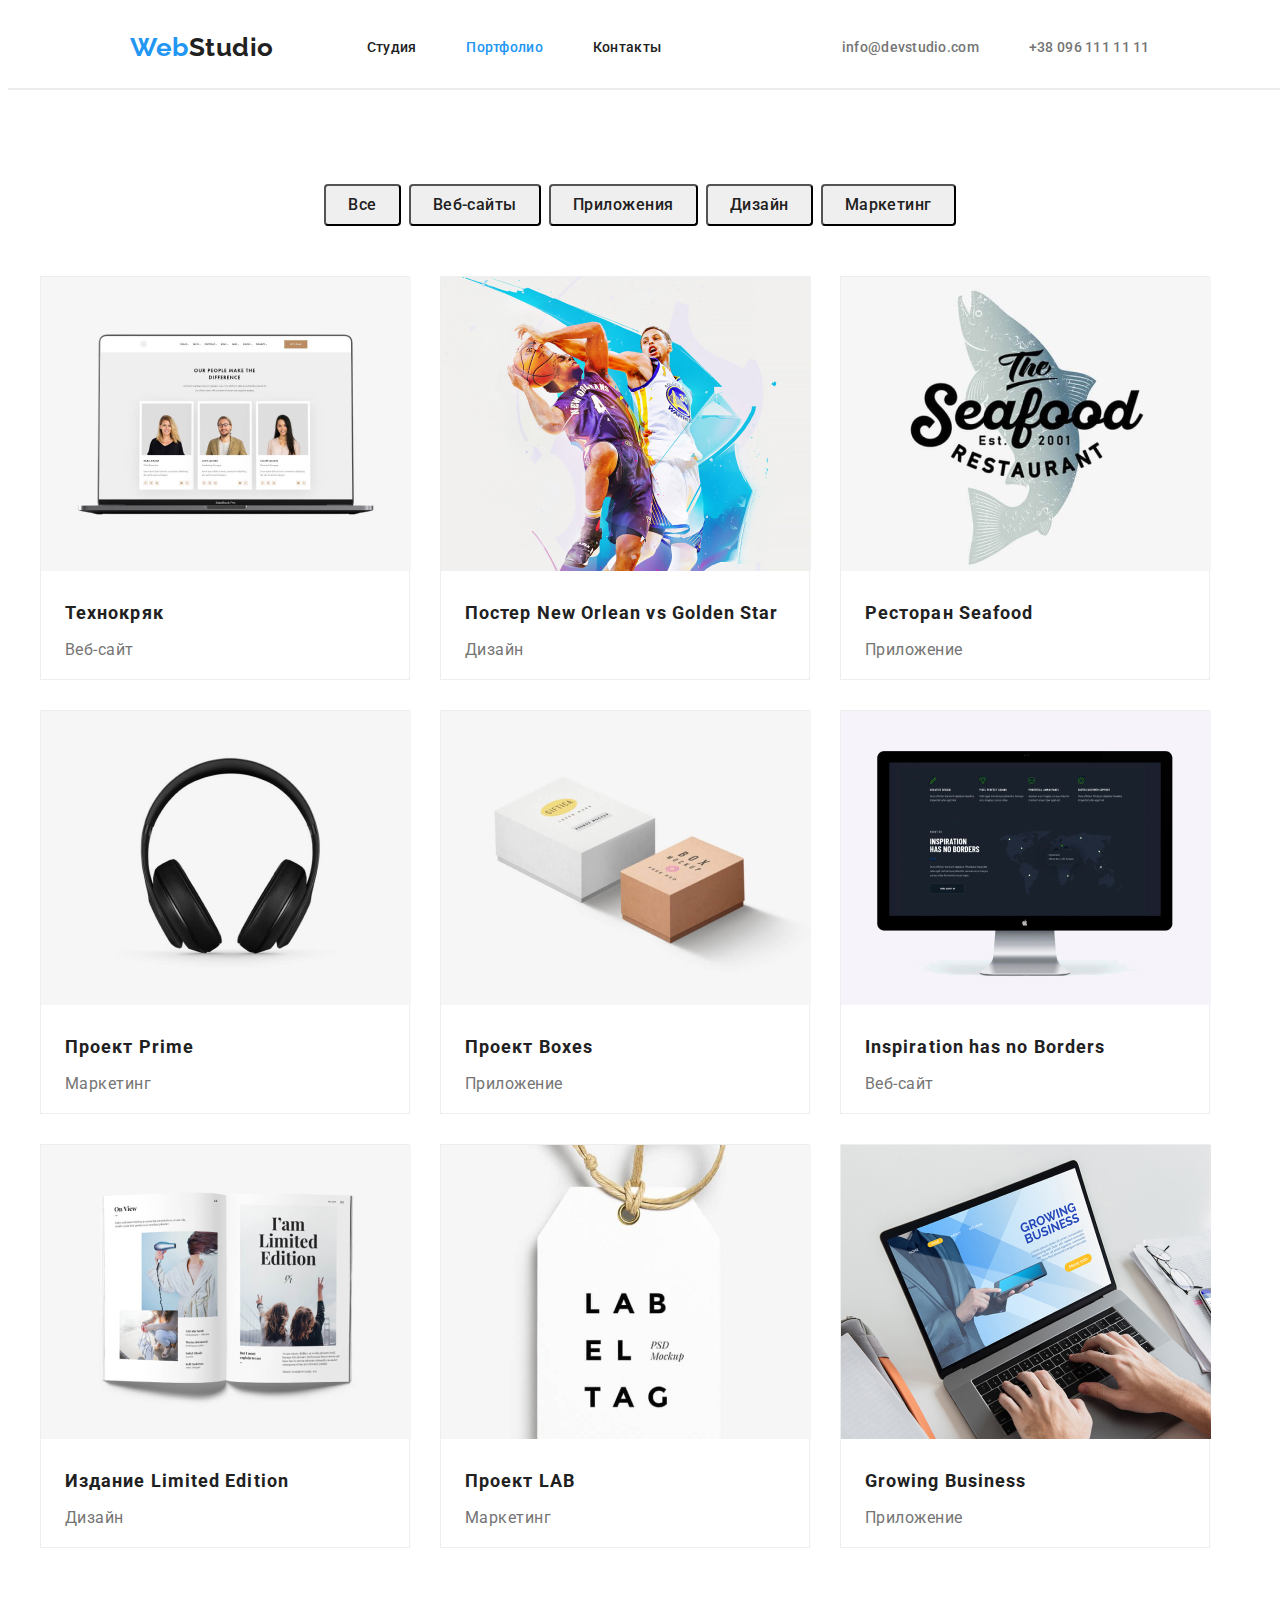
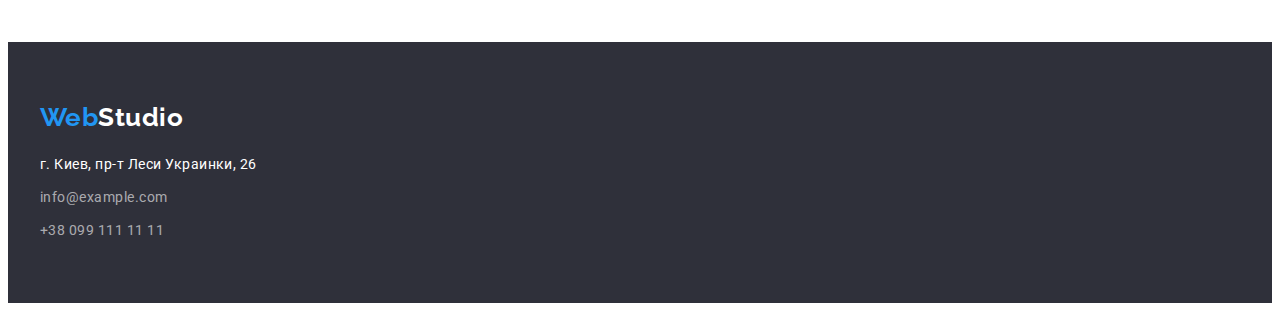
==== portfolio.html @ 8dd86326 "edit decoretion" ====
<!DOCTYPE html>
<html lang="en">
  <head>
    <meta charset="UTF-8" />
    <meta name="viewport" content="width=device-width, initial-scale=1.0" />
    <title>Portfolio</title>
    <link
      href="https://fonts.googleapis.com/css2?family=Oleo+Script&family=Raleway:wght@700&family=Roboto:wght@400;500;700;900&display=swap"
      rel="stylesheet"
    />
    <link rel="stylesheet" href="https://cdnjs.cloudflare.com/ajax/libs/modern-normalize/1.0.0/modern-normalize.min.css"
      integrity="sha512-ISS7cAi1PEhQ8jnbJpJZMd29NlhNj4AWYyLOSp2CE/CsHxTCu+r+t0D2yoJudVrd0/8fTVPUVDzY5Tvli75u/g=="
      crossorigin="anonymous" />
    <link rel="stylesheet" href="./css/common.css" />
    <link rel="stylesheet" href="./css/portfolio.css" />
  </head>

  <body class="page-header">

    <!-- Шапка сайта -->
    <header class="page-header">
      <div class="container main-flex">
      
        <nav class="navigation">
          <!-- Logo-header -->
          <a class="logo logo-header" href="./index.html" 
          aria-label="logo">
            <span class="accent-web">Web</span>Studio</a>
      
          <!-- Site  -->
          <ul class="site-nav list">
            <li class="item">
              <a class="link" href="./index.html">
                Студия</a></li>
            <li class="item">
              <a class="link current" href="./portfolio.html">
                Портфолио</a></li>
            <li class="item">
              <a class="link" href="" >Контакты</a></li>
          </ul>
        </nav>

      <address>
        <ul class="site-contacts list">
          <li class="item">
            <a class="contact" href="mailto:info@devstudio.com">
              info@devstudio.com</a></li>
          <li class="item">
            <a class="contact" href="tel:+380961111111" >
              +38 096 111 11 11</a></li>
        </ul>
      </address>
      </div>
      </header>

    <main>
      <hr class="line">
      <h1 class="section-title" hidden>Portfolio</h1>

      <section class="section portfolio">
        <!-- Filters -->
        <h2 class="section-title" hidden>Filters</h2>

        <div class="container">

        <ul class="filters-list">
          <li class="filters-item">
            <button type="button" class="knob">
              Все</button></li>
          <li class="filters-item">
            <button type="button" class="knob">
            Веб-сайты</button></li>
          <li class="filters-item">
            <button type="button" class="knob">
            Приложения</button></li>
          <li class="filters-item">
            <button type="button" class="knob">
            Дизайн</button></li>
          <li class="filters-item">
            <button type="button" class="knob">
              Маркетинг</button></li>
        </ul>
        </div>

        <!-- Projects -->
        <h2 class="section-title" hidden>Projects</h2>
        
        <div class="container">
        <ul class="projects-list">

          <li class="projects-item">
            <a href="">
              <img class="projects-image" src="./images/techno.jpg" 
              alt="team of three" width="370" height="294" />
              <h3 class="title">Технокряк</h3>
              <p class="indent">Веб-сайт</p>
            </a>
          </li>

          <li class="projects-item">
            <a href="">
              <img class="projects-image" src="./images/poster.jpg" 
              alt="a battle of two basketball players" 
              width="370" height="294" />
              <h3 class="title">
                Постер New Orlean vs Golden Star
              </h3>
              <p class="indent">Дизайн</p>
              
            </a>
          </li>

          <li class="projects-item">
            <a href="">
              <img class="projects-image" src="./images/seafood.jpg" 
              alt="logo the restaurant seafood" 
              width="370" height="294" />
              <h3 class="title">Ресторан Seafood</h3>
              <p class="indent">Приложение</p>
            </a>
          </li>

          <li class="projects-item">
            <a href="">
              <img class="projects-image" src="./images/prime.jpg" 
              alt="headphones" width="370" height="294" />
              <h3 class="title">Проект Prime</h3>
              <p class="indent">Маркетинг</p>
              </a>
          </li>

          <li class="projects-item">
            <a href="">
              <img class="projects-image" src="./images/boxes.jpg" 
              alt="two boxes" width="370" height="294" />
              <h3 class="title">Проект Boxes</h3>
              <p class="indent">Приложение</p>
              </a>
          </li>

          <li class="projects-item">
            <a href="">
              <img class="projects-image" src="./images/borders.jpg" 
              alt="computer screen" 
              width="370" height="294" />
              <h3 class="title">
                Inspiration has no Borders
              </h3>
              <p class="indent">Веб-сайт</p>
              </a>
          </li>

          <li class="projects-item">
            <a href="">
              <img class="projects-image" src="./images/edition.jpg" 
              alt="open book" width="370" height="294" />
              <h3 class="title">Издание Limited Edition</h3>
              <p class="indent">Дизайн</p>
              </a>
          </li>

          <li class="projects-item">
            <a href="">
              <img class="projects-image" src="./images/lab.jpg" 
              alt="bookmark" width="370" height="294" />
              <h3 class="title">Проект LAB</h3>
              <p class="indent">Маркетинг</p>
              </a>
          </li>

          <li class="projects-item">
            <a href="">
              <img class="projects-image" src="./images/growing.jpg" 
              alt="netbook" width="370" height="294" />
              <h3 class="title">Growing Business</h3>
              <p class="indent">Приложение</p>
            </a>
          </li>
        </ul>
        </div>
      </section>
    </main>

    <!-- Футер-->
    <footer class="footer">
      <div class="container">
        <!-- Logo-footer -->
        <a href="" class="logo logo-footer">
          <span class="accent-web">Web</span>Studio
        </a>
    
        <address>
          <ul class="list-footer">
            <li class="footer-item">
                <a href="https://goo.gl/maps/Jzkq81QmXv9pryJU8" 
                target="_blank" class="full-white">
                  г. Киев, пр-т Леси Украинки, 26
                </a>
                </li>
                <li class="footer-item">
                  <a href="mailto:info@example.com" 
                  class="part-white">
                    info@example.com
                  </a>
                </li>
                <li class="footer-item">
                  <a href="tel:+380991111111" 
                  class="part-white">
                    +38 099 111 11 11
                  </a>
            </li>
          </ul>
        </address>
      </div>
    </footer>
  </body>
</html>
---- css/common.css ----
/* Цвет основного текста #212121 */
/* Вторичный цвет текста #757575 */
/* Акцент #2196F3 */

/* белый #FFFFFF */
/* белый футер  rgba(255, 255, 255, 0.6); */

/* главный цвет фона #E5E5E5 */
/* вторичный цвет фона #F5F4FA */
/* цвет фона футера, hero #2F303A */

:root {
	--primary-text-color: #757575;
	--title-text-color: #212121;
	--accent-color: #2196f3;
	--primary-white-color: #ffffff;
}
body {
	background-color: var(--primary-bg-color);
	color: var(--primary-text-color);
	font-family: Roboto, sans-serif;
	letter-spacing: 0.03em;
}
/* Утилиты */
ul {
	list-style: none;
	padding: 0;
	margin: 0;
}
a {
	text-decoration: none;
}

/* Page-header */
.container {
	margin-left: auto;
	margin-right: auto;
	width: 1200px;
	padding-left: 15px;
	padding-right: 15px;
}
.main-flex {
	display: flex;
	align-items: center;
	justify-content: space-around;
}
.navigation {
	display: flex;
	align-items: center;
}

/* Logo */
.logo {
	font-family: Raleway, sans-serif;
	font-weight: 700;
	font-size: 26px;
	line-height: 1.2;
}
.logo:hover {
	color: var(--accent-color);
}
.logo-header {
	padding-top: 24px;
	padding-bottom: 25px;

	color: var(--title-text-color);
}
.accent-web {
	color: var(--accent-color);
}

/* SITE-NAV */
.list {
	font-weight: 500;
	font-size: 14px;
	line-height: 1.14;
	letter-spacing: 0.02em;
}
.site-nav {
	display: flex;
	padding-left: 93px;
}
.site-nav .item + .item {
	padding-left: 50px;
}
.site-nav .link {
	display: block;
	padding-top: 32px;
	padding-bottom: 32px;

	color: var(--title-text-color);
}

/* SITE-CONTACTS */
.site-contacts {
	display: flex;
	margin-right: auto;
}
.site-contacts .item + .item {
	margin-left: 50px;
}
.site-contacts .contact {
	display: block;
	padding-top: 32px;
	padding-bottom: 32px;

	color: var(--primary-text-color);
}
.site-nav .link:hover,
.site-nav .link:focus,
.site-contacts .contact:hover,
.site-nav .link.current {
	color: var(--accent-color);
}

/* Footer */
.footer {
	padding-top: 60px;
	padding-bottom: 60px;

	background-color: #2f303a;
}
.logo-footer {
	color: var(--primary-white-color);
	font-style: normal;
}
address {
	font-style: normal;
}
.list-footer {
	margin-top: 20px;
	font-weight: 400;
	font-size: 14px;
	line-height: 1.71;
}
.list-footer :hover {
	color: var(--accent-color);
}
.full-white {
	color: var(--primary-white-color);
}
.part-white {
	color: rgba(255, 255, 255, 0.6);
}
.footer-item {
	margin-bottom: 9px;
}
.footer-item:last-child {
	margin-bottom: 0;
}
---- css/portfolio.css ----
.line {
	margin-top: 0;
	margin-bottom: 0;

	width: 1600px;
	border: 1px solid #ececec;
}
.portfolio {
	margin-top: 94px;
	margin-bottom: 94px;
}
.section-title {
	margin-top: 0;
	margin-bottom: 0;
}

/* Filters */
.filters-list {
	margin-bottom: 50px;
	display: flex;
	justify-content: center;
}
.filters-list .filters-item + .filters-item {
	margin-left: 8px;
}
.knob {
	padding-top: 6px;
	padding-bottom: 6px;
	padding-left: 22px;
	padding-right: 22px;

	color: var(--title-text-color);
	text-align: center;
	font-family: inherit;
	font-weight: 500;
	font-size: 16px;
	line-height: 1.62;
	letter-spacing: inherit;
	border-radius: 4px;
}
.knob:focus {
	color: var(--accent-color);
}
.knob:hover {
	background-color: var(--accent-color);
	color: var(--primary-white-color);
}

/* Projects */
.projects-list {
	display: flex;
	flex-wrap: wrap;
	margin: -15px;
}
.projects-item {
	box-sizing: border-box;
	margin: 15px;

	border: 1px solid #eeeeee;
	width: 370px;
	height: 404px;
}
.projects-image {
	margin-bottom: 20px;
}
.section-title,
.projects-list .title {
	color: var(--title-text-color);
}
.projects-list .title {
	margin-left: 24px;
	margin-right: 24px;
	margin-top: 0;
	margin-bottom: 4px;

	font-weight: 700;
	font-size: 18px;
	line-height: 2;
	letter-spacing: 0.06em;
}
.projects-list .indent {
	margin-left: 24px;
	margin-right: 24px;
	margin-top: 0;
	margin-bottom: 20px;

	color: var(--primary-text-color);
	font-weight: 400;
	font-size: 16px;
	line-height: 1.87;
}
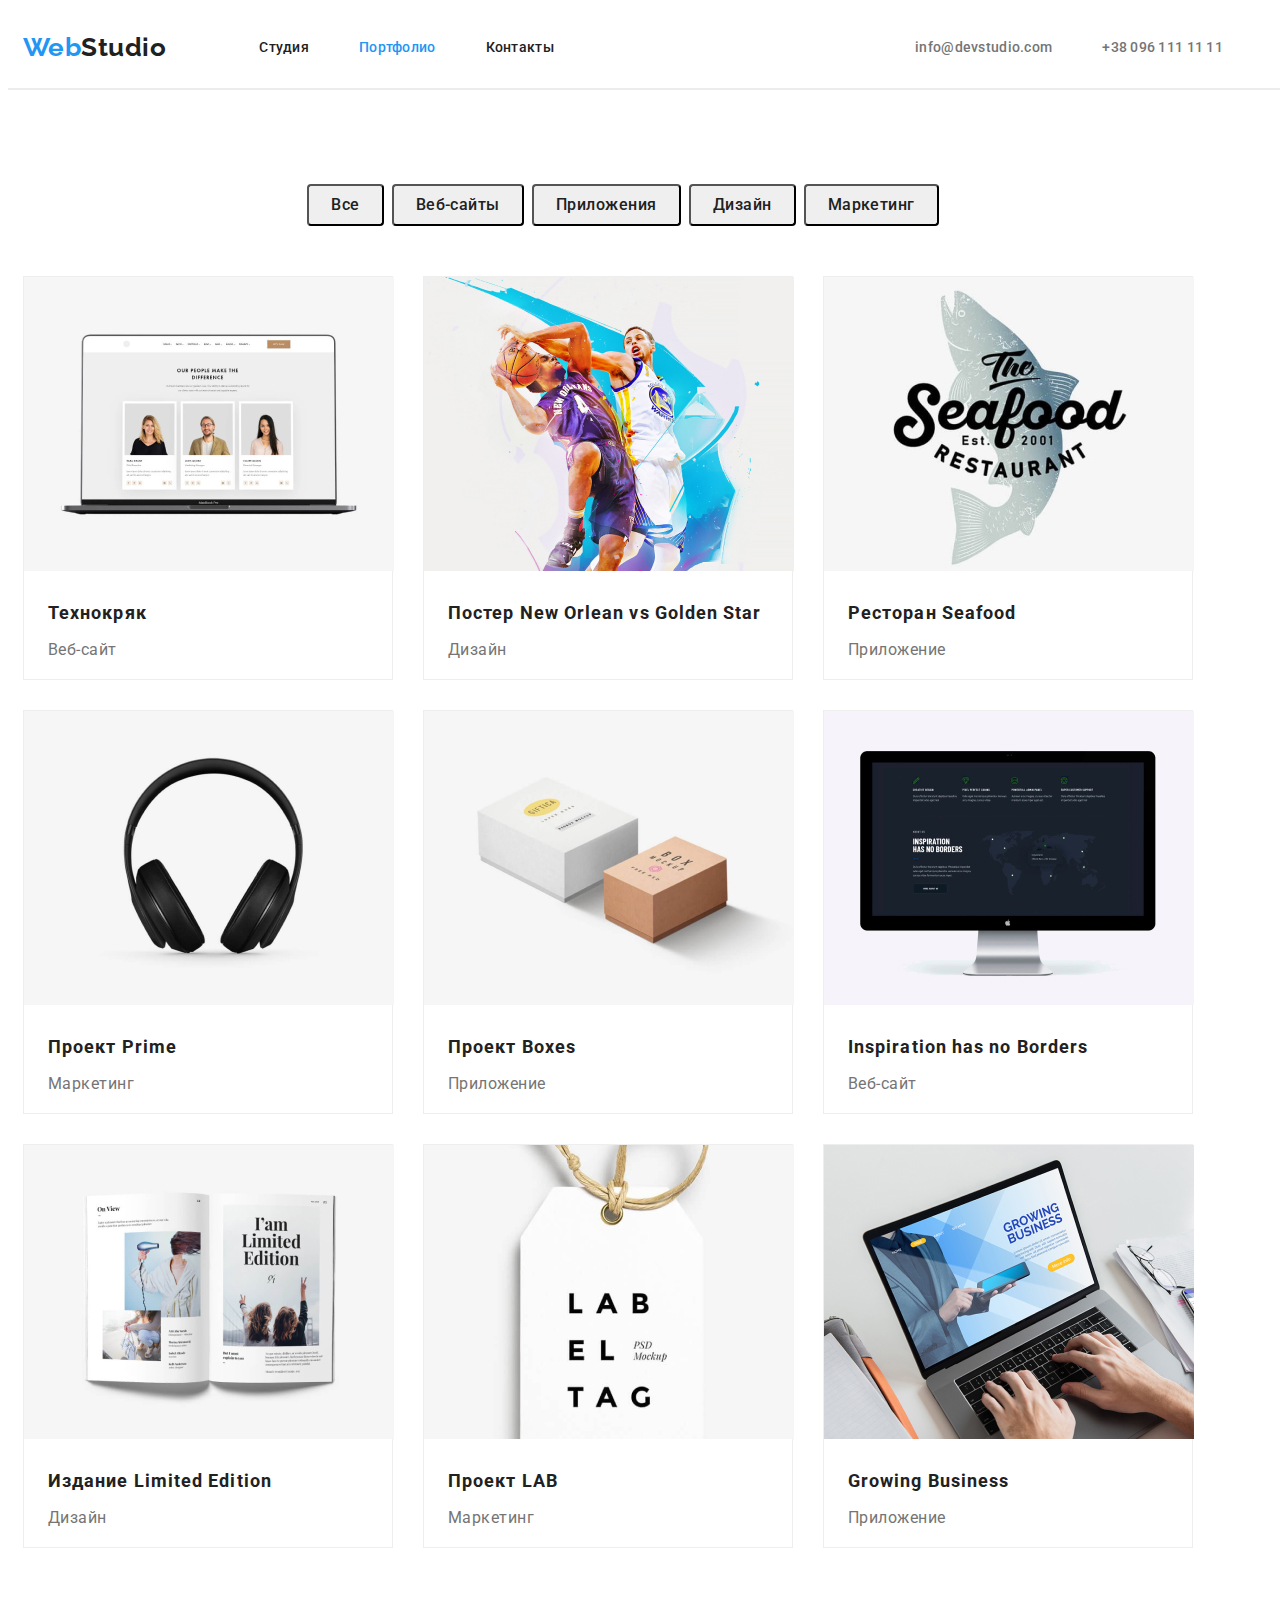
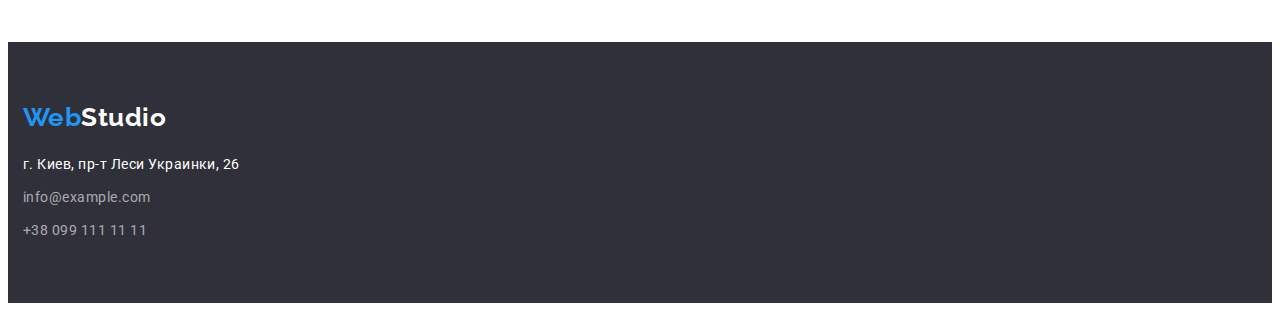
==== commit 419cf0c6: "Правки 1" ====
--- a/portfolio.html
+++ b/portfolio.html
@@ -62,6 +62,7 @@
         <h2 class="section-title" hidden>Filters</h2>
 
         <div class="container">
+          <div class="filters-block">
 
         <ul class="filters-list">
           <li class="filters-item">
@@ -80,103 +81,138 @@
             <button type="button" class="knob">
               Маркетинг</button></li>
         </ul>
+        </div>
         </div>
 
         <!-- Projects -->
         <h2 class="section-title" hidden>Projects</h2>
         
         <div class="container">
+          <div class="projects-block">
+
         <ul class="projects-list">
 
           <li class="projects-item">
             <a href="">
+              <div>
               <img class="projects-image" src="./images/techno.jpg" 
               alt="team of three" width="370" height="294" />
+              </div>
+              <div>
               <h3 class="title">Технокряк</h3>
               <p class="indent">Веб-сайт</p>
-            </a>
-          </li>
-
-          <li class="projects-item">
-            <a href="">
+              </div>
+            </a>
+          </li>
+
+          <li class="projects-item">
+            <a href="">
+              <div>
               <img class="projects-image" src="./images/poster.jpg" 
               alt="a battle of two basketball players" 
               width="370" height="294" />
-              <h3 class="title">
-                Постер New Orlean vs Golden Star
-              </h3>
+              </div>
+              <div>
+              <h3 class="title">Постер New Orlean vs Golden Star</h3>
               <p class="indent">Дизайн</p>
-              
-            </a>
-          </li>
-
-          <li class="projects-item">
-            <a href="">
+              </div>
+            </a>
+          </li>
+
+          <li class="projects-item">
+            <a href="">
+              <div>
               <img class="projects-image" src="./images/seafood.jpg" 
               alt="logo the restaurant seafood" 
               width="370" height="294" />
+              </div>
+              <div>
               <h3 class="title">Ресторан Seafood</h3>
               <p class="indent">Приложение</p>
-            </a>
-          </li>
-
-          <li class="projects-item">
-            <a href="">
+              </div>
+            </a>
+          </li>
+
+          <li class="projects-item">
+            <a href="">
+              <div>
               <img class="projects-image" src="./images/prime.jpg" 
               alt="headphones" width="370" height="294" />
+              </div>
+              <div>
               <h3 class="title">Проект Prime</h3>
               <p class="indent">Маркетинг</p>
-              </a>
-          </li>
-
-          <li class="projects-item">
-            <a href="">
+              </div>
+              </a>
+          </li>
+
+          <li class="projects-item">
+            <a href="">
+              <div>
               <img class="projects-image" src="./images/boxes.jpg" 
               alt="two boxes" width="370" height="294" />
+              </div>
+              <div>
               <h3 class="title">Проект Boxes</h3>
               <p class="indent">Приложение</p>
-              </a>
-          </li>
-
-          <li class="projects-item">
-            <a href="">
+              </div>
+              </a>
+          </li>
+
+          <li class="projects-item">
+            <a href="">
+              <div>
               <img class="projects-image" src="./images/borders.jpg" 
               alt="computer screen" 
               width="370" height="294" />
-              <h3 class="title">
-                Inspiration has no Borders
-              </h3>
+              </div>
+              <div>
+              <h3 class="title">Inspiration has no Borders</h3>
               <p class="indent">Веб-сайт</p>
-              </a>
-          </li>
-
-          <li class="projects-item">
-            <a href="">
+              </div>
+              </a>
+          </li>
+
+          <li class="projects-item">
+            <a href="">
+              <div>
               <img class="projects-image" src="./images/edition.jpg" 
               alt="open book" width="370" height="294" />
+              </div>
+              <div>
               <h3 class="title">Издание Limited Edition</h3>
               <p class="indent">Дизайн</p>
-              </a>
-          </li>
-
-          <li class="projects-item">
-            <a href="">
+              </div>
+              </a>
+          </li>
+
+          <li class="projects-item">
+            <a href="">
+              <div>
               <img class="projects-image" src="./images/lab.jpg" 
               alt="bookmark" width="370" height="294" />
+              </div>
+              <div>
               <h3 class="title">Проект LAB</h3>
               <p class="indent">Маркетинг</p>
-              </a>
-          </li>
-
-          <li class="projects-item">
-            <a href="">
+              </div>
+              </a>
+          </li>
+
+          <li class="projects-item">
+            <a href="">
+              <div>
               <img class="projects-image" src="./images/growing.jpg" 
               alt="netbook" width="370" height="294" />
+              </div>
+              <div>
               <h3 class="title">Growing Business</h3>
               <p class="indent">Приложение</p>
+              </div>
             </a>
           </li>
         </ul>
+        </div>
         </div>
       </section>
     </main>
@@ -184,33 +220,32 @@
     <!-- Футер-->
     <footer class="footer">
       <div class="container">
-        <!-- Logo-footer -->
-        <a href="" class="logo logo-footer">
-          <span class="accent-web">Web</span>Studio
-        </a>
-    
-        <address>
-          <ul class="list-footer">
-            <li class="footer-item">
-                <a href="https://goo.gl/maps/Jzkq81QmXv9pryJU8" 
-                target="_blank" class="full-white">
+        <div class="footer-block ">
+          <!-- Logo-footer -->
+          <a href="" class="logo logo-footer">
+            <span class="accent-web">Web</span>Studio
+          </a>
+      
+          <address class="footer-address">
+            <ul class="list-footer">
+              <li class="footer-item">
+                <a href="https://goo.gl/maps/Jzkq81QmXv9pryJU8" target="_blank" class="full-white">
                   г. Киев, пр-т Леси Украинки, 26
                 </a>
-                </li>
-                <li class="footer-item">
-                  <a href="mailto:info@example.com" 
-                  class="part-white">
-                    info@example.com
-                  </a>
-                </li>
-                <li class="footer-item">
-                  <a href="tel:+380991111111" 
-                  class="part-white">
-                    +38 099 111 11 11
-                  </a>
-            </li>
-          </ul>
-        </address>
+              </li>
+              <li class="footer-item">
+                <a href="mailto:info@example.com" class="part-white">
+                  info@example.com
+                </a>
+              </li>
+              <li class="footer-item">
+                <a href="tel:+380991111111" class="part-white">
+                  +38 099 111 11 11
+                </a>
+              </li>
+            </ul>
+          </address>
+        </div>
       </div>
     </footer>
   </body>
--- a/css/common.css
+++ b/css/common.css
@@ -30,19 +30,22 @@
 a {
 	text-decoration: none;
 }
+address {
+	font-style: normal;
+}
 
 /* Page-header */
 .container {
 	margin-left: auto;
 	margin-right: auto;
 	width: 1200px;
-	padding-left: 15px;
-	padding-right: 15px;
+	margin-left: 15px;
+	margin-right: 15px;
 }
 .main-flex {
 	display: flex;
 	align-items: center;
-	justify-content: space-around;
+	justify-content: space-between;
 }
 .navigation {
 	display: flex;
@@ -78,10 +81,10 @@
 }
 .site-nav {
 	display: flex;
-	padding-left: 93px;
+	margin-left: 93px;
 }
 .site-nav .item + .item {
-	padding-left: 50px;
+	margin-left: 50px;
 }
 .site-nav .link {
 	display: block;
@@ -115,20 +118,22 @@
 
 /* Footer */
 .footer {
+	background-color: #2f303a;
+}
+.footer-block {
 	padding-top: 60px;
 	padding-bottom: 60px;
-
-	background-color: #2f303a;
+	width: 270px;
+	margin-right: auto;
 }
 .logo-footer {
 	color: var(--primary-white-color);
 	font-style: normal;
 }
-address {
-	font-style: normal;
+.footer-address {
+	margin-top: 20px;
 }
 .list-footer {
-	margin-top: 20px;
 	font-weight: 400;
 	font-size: 14px;
 	line-height: 1.71;
--- a/css/portfolio.css
+++ b/css/portfolio.css
@@ -6,8 +6,8 @@
 	border: 1px solid #ececec;
 }
 .portfolio {
-	margin-top: 94px;
-	margin-bottom: 94px;
+	padding-top: 94px;
+	padding-bottom: 94px;
 }
 .section-title {
 	margin-top: 0;
@@ -15,6 +15,9 @@
 }
 
 /* Filters */
+.filters-block {
+	flex-basis: calc((100% - 4 * 8px) / 5);
+}
 .filters-list {
 	margin-bottom: 50px;
 	display: flex;
@@ -47,6 +50,9 @@
 }
 
 /* Projects */
+.projects-block {
+	flex-basis: calc((100% - 2 * 30px) / 3);
+}
 .projects-list {
 	display: flex;
 	flex-wrap: wrap;
@@ -68,8 +74,8 @@
 	color: var(--title-text-color);
 }
 .projects-list .title {
-	margin-left: 24px;
-	margin-right: 24px;
+	padding-left: 24px;
+	padding-right: 24px;
 	margin-top: 0;
 	margin-bottom: 4px;
 
@@ -79,10 +85,11 @@
 	letter-spacing: 0.06em;
 }
 .projects-list .indent {
-	margin-left: 24px;
-	margin-right: 24px;
 	margin-top: 0;
-	margin-bottom: 20px;
+	margin-bottom: 0;
+	padding-left: 24px;
+	padding-right: 24px;
+	padding-bottom: 20px;
 
 	color: var(--primary-text-color);
 	font-weight: 400;
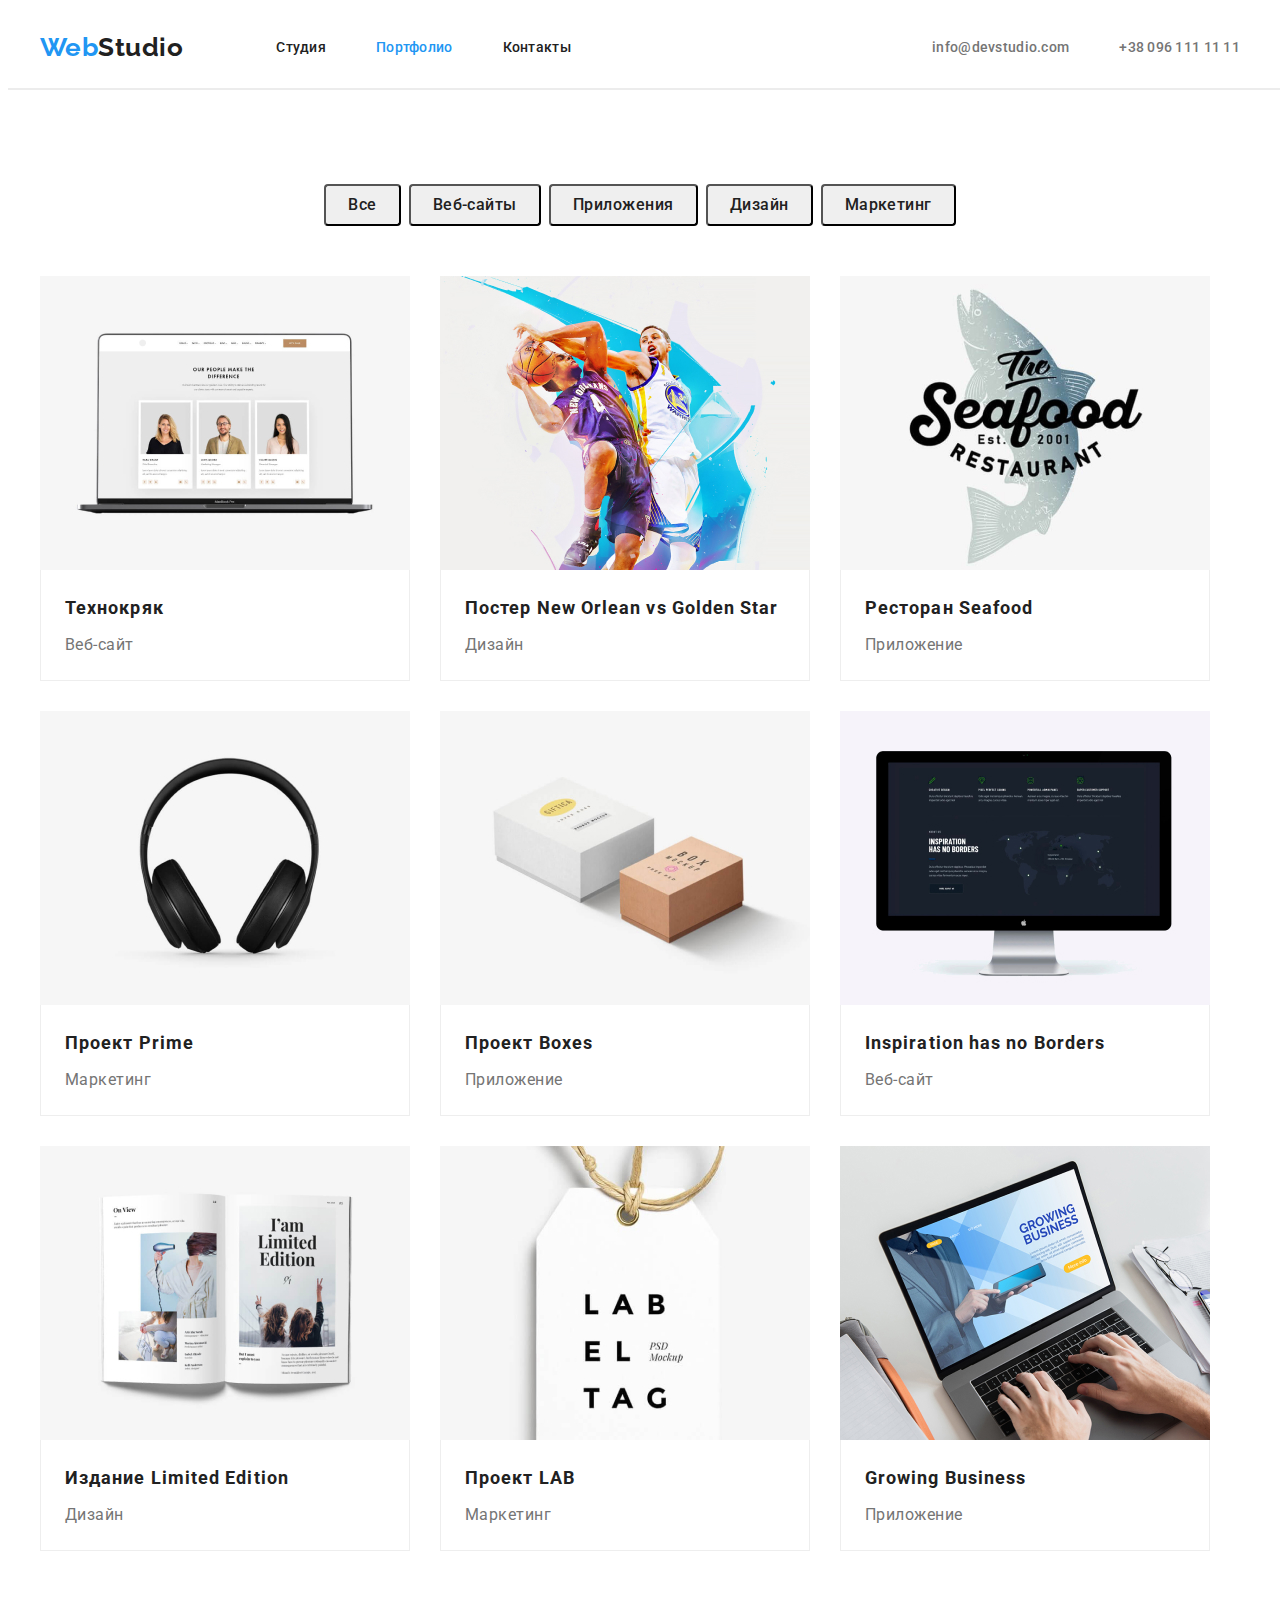
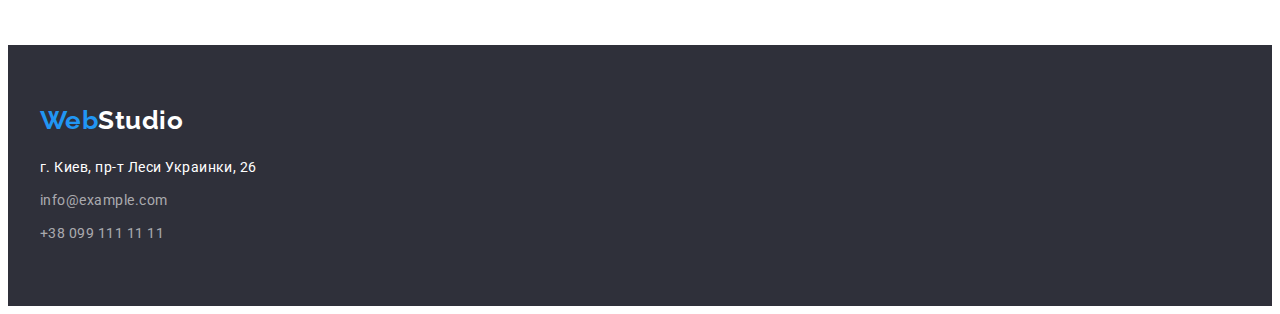
==== commit 865b7194: "cards portfolio" ====
--- a/portfolio.html
+++ b/portfolio.html
@@ -86,133 +86,144 @@
 
         <!-- Projects -->
         <h2 class="section-title" hidden>Projects</h2>
-        
         <div class="container">
-          <div class="projects-block">
 
         <ul class="projects-list">
 
-          <li class="projects-item">
-            <a href="">
-              <div>
-              <img class="projects-image" src="./images/techno.jpg" 
+          <li class="card-item">
+            <a href="">
+              <div class="card">
+              <img class="card-image" 
+              src="./images/techno.jpg" 
               alt="team of three" width="370" height="294" />
               </div>
-              <div>
+              <div class="card-content">
               <h3 class="title">Технокряк</h3>
               <p class="indent">Веб-сайт</p>
               </div>
             </a>
           </li>
 
-          <li class="projects-item">
-            <a href="">
-              <div>
-              <img class="projects-image" src="./images/poster.jpg" 
+          <li class="card-item">
+            <a href="">
+              <div class="card">
+              <img class="card-image" 
+              src="./images/poster.jpg" 
               alt="a battle of two basketball players" 
               width="370" height="294" />
               </div>
-              <div>
+              <div class="card-content">
               <h3 class="title">Постер New Orlean vs Golden Star</h3>
               <p class="indent">Дизайн</p>
               </div>
             </a>
           </li>
 
-          <li class="projects-item">
-            <a href="">
-              <div>
-              <img class="projects-image" src="./images/seafood.jpg" 
+          <li class="card-item">
+            <a href="">
+              <div class="card">
+              <img class="card-image" 
+              src="./images/seafood.jpg" 
               alt="logo the restaurant seafood" 
               width="370" height="294" />
               </div>
-              <div>
+              <div class="card-content">
               <h3 class="title">Ресторан Seafood</h3>
               <p class="indent">Приложение</p>
               </div>
             </a>
           </li>
 
-          <li class="projects-item">
-            <a href="">
-              <div>
-              <img class="projects-image" src="./images/prime.jpg" 
-              alt="headphones" width="370" height="294" />
-              </div>
-              <div>
+          <li class="card-item">
+            <a href="">
+              <div class="card">
+              <img class="card-image" 
+              src="./images/prime.jpg" 
+              alt="headphones" 
+              width="370" height="294" />
+              </div>
+              <div class="card-content">
               <h3 class="title">Проект Prime</h3>
               <p class="indent">Маркетинг</p>
               </div>
               </a>
           </li>
 
-          <li class="projects-item">
-            <a href="">
-              <div>
-              <img class="projects-image" src="./images/boxes.jpg" 
-              alt="two boxes" width="370" height="294" />
-              </div>
-              <div>
+          <li class="card-item">
+            <a href="">
+              <div class="card">
+              <img class="card-image" 
+              src="./images/boxes.jpg" 
+              alt="two boxes" 
+              width="370" height="294" />
+              </div>
+              <div class="card-content">
               <h3 class="title">Проект Boxes</h3>
               <p class="indent">Приложение</p>
               </div>
               </a>
           </li>
 
-          <li class="projects-item">
-            <a href="">
-              <div>
-              <img class="projects-image" src="./images/borders.jpg" 
+          <li class="card-item">
+            <a href="">
+              <div class="card"> 
+              <img class="card-image" 
+              src="./images/borders.jpg" 
               alt="computer screen" 
               width="370" height="294" />
               </div>
-              <div>
+              <div class="card-content">
               <h3 class="title">Inspiration has no Borders</h3>
               <p class="indent">Веб-сайт</p>
               </div>
               </a>
           </li>
 
-          <li class="projects-item">
-            <a href="">
-              <div>
-              <img class="projects-image" src="./images/edition.jpg" 
-              alt="open book" width="370" height="294" />
-              </div>
-              <div>
+          <li class="card-item">
+            <a href="">
+              <div class="card">
+              <img class="card-image" 
+              src="./images/edition.jpg" 
+              alt="open book" 
+              width="370" height="294" />
+              </div>
+              <div class="card-content">
               <h3 class="title">Издание Limited Edition</h3>
               <p class="indent">Дизайн</p>
               </div>
               </a>
           </li>
 
-          <li class="projects-item">
-            <a href="">
-              <div>
-              <img class="projects-image" src="./images/lab.jpg" 
-              alt="bookmark" width="370" height="294" />
-              </div>
-              <div>
+          <li class="card-item">
+            <a href="">
+              <div class="card" >
+              <img class="card-image" 
+              src="./images/lab.jpg" 
+              alt="bookmark" 
+              width="370" height="294" />
+              </div>
+              <div class="card-content">
               <h3 class="title">Проект LAB</h3>
               <p class="indent">Маркетинг</p>
               </div>
               </a>
           </li>
 
-          <li class="projects-item">
-            <a href="">
-              <div>
-              <img class="projects-image" src="./images/growing.jpg" 
-              alt="netbook" width="370" height="294" />
-              </div>
-              <div>
+          <li class="card-item">
+            <a href="">
+              <div class="card">
+              <img class="card-image" 
+              src="./images/growing.jpg" 
+              alt="netbook" 
+              width="370" height="294" />
+              </div>
+              <div class="card-content">
               <h3 class="title">Growing Business</h3>
               <p class="indent">Приложение</p>
               </div>
             </a>
           </li>
         </ul>
-        </div>
         </div>
       </section>
     </main>
--- a/css/common.css
+++ b/css/common.css
@@ -39,8 +39,8 @@
 	margin-left: auto;
 	margin-right: auto;
 	width: 1200px;
-	margin-left: 15px;
-	margin-right: 15px;
+	padding-left: 15px;
+	padding-right: 15px;
 }
 .main-flex {
 	display: flex;
--- a/css/portfolio.css
+++ b/css/portfolio.css
@@ -1,3 +1,6 @@
+/* .page-header {
+	border-bottom: 1px solid #ececec;
+} */
 .line {
 	margin-top: 0;
 	margin-bottom: 0;
@@ -50,32 +53,48 @@
 }
 
 /* Projects */
-.projects-block {
-	flex-basis: calc((100% - 2 * 30px) / 3);
-}
+
 .projects-list {
 	display: flex;
 	flex-wrap: wrap;
 	margin: -15px;
 }
-.projects-item {
+.card-item {
+	/* flex-basis: calc((100% - 2 * 30px) / 3); */
 	box-sizing: border-box;
 	margin: 15px;
 
-	border: 1px solid #eeeeee;
-	width: 370px;
-	height: 404px;
+	/* width: 370px;
+	height: 404px; */
 }
-.projects-image {
-	margin-bottom: 20px;
+.card-image {
+	display: block;
 }
+.card-content {
+	padding-left: 24px;
+	padding-right: 24px;
+	padding-bottom: 20px;
+	padding-top: 20px;
+
+	/* Установит стили правой рамки */
+	border-right-width: 1px;
+	border-right-style: solid;
+	border-right-color: #eeeeee;
+	/* Установит стили нинжней рамки */
+	border-bottom-width: 1px;
+	border-bottom-style: solid;
+	border-bottom-color: #eeeeee;
+	/* Установит стили левой рамки */
+	border-left-width: 1px;
+	border-left-style: solid;
+	border-left-color: #eeeeee;
+}
+
 .section-title,
 .projects-list .title {
 	color: var(--title-text-color);
 }
 .projects-list .title {
-	padding-left: 24px;
-	padding-right: 24px;
 	margin-top: 0;
 	margin-bottom: 4px;
 
@@ -87,9 +106,6 @@
 .projects-list .indent {
 	margin-top: 0;
 	margin-bottom: 0;
-	padding-left: 24px;
-	padding-right: 24px;
-	padding-bottom: 20px;
 
 	color: var(--primary-text-color);
 	font-weight: 400;
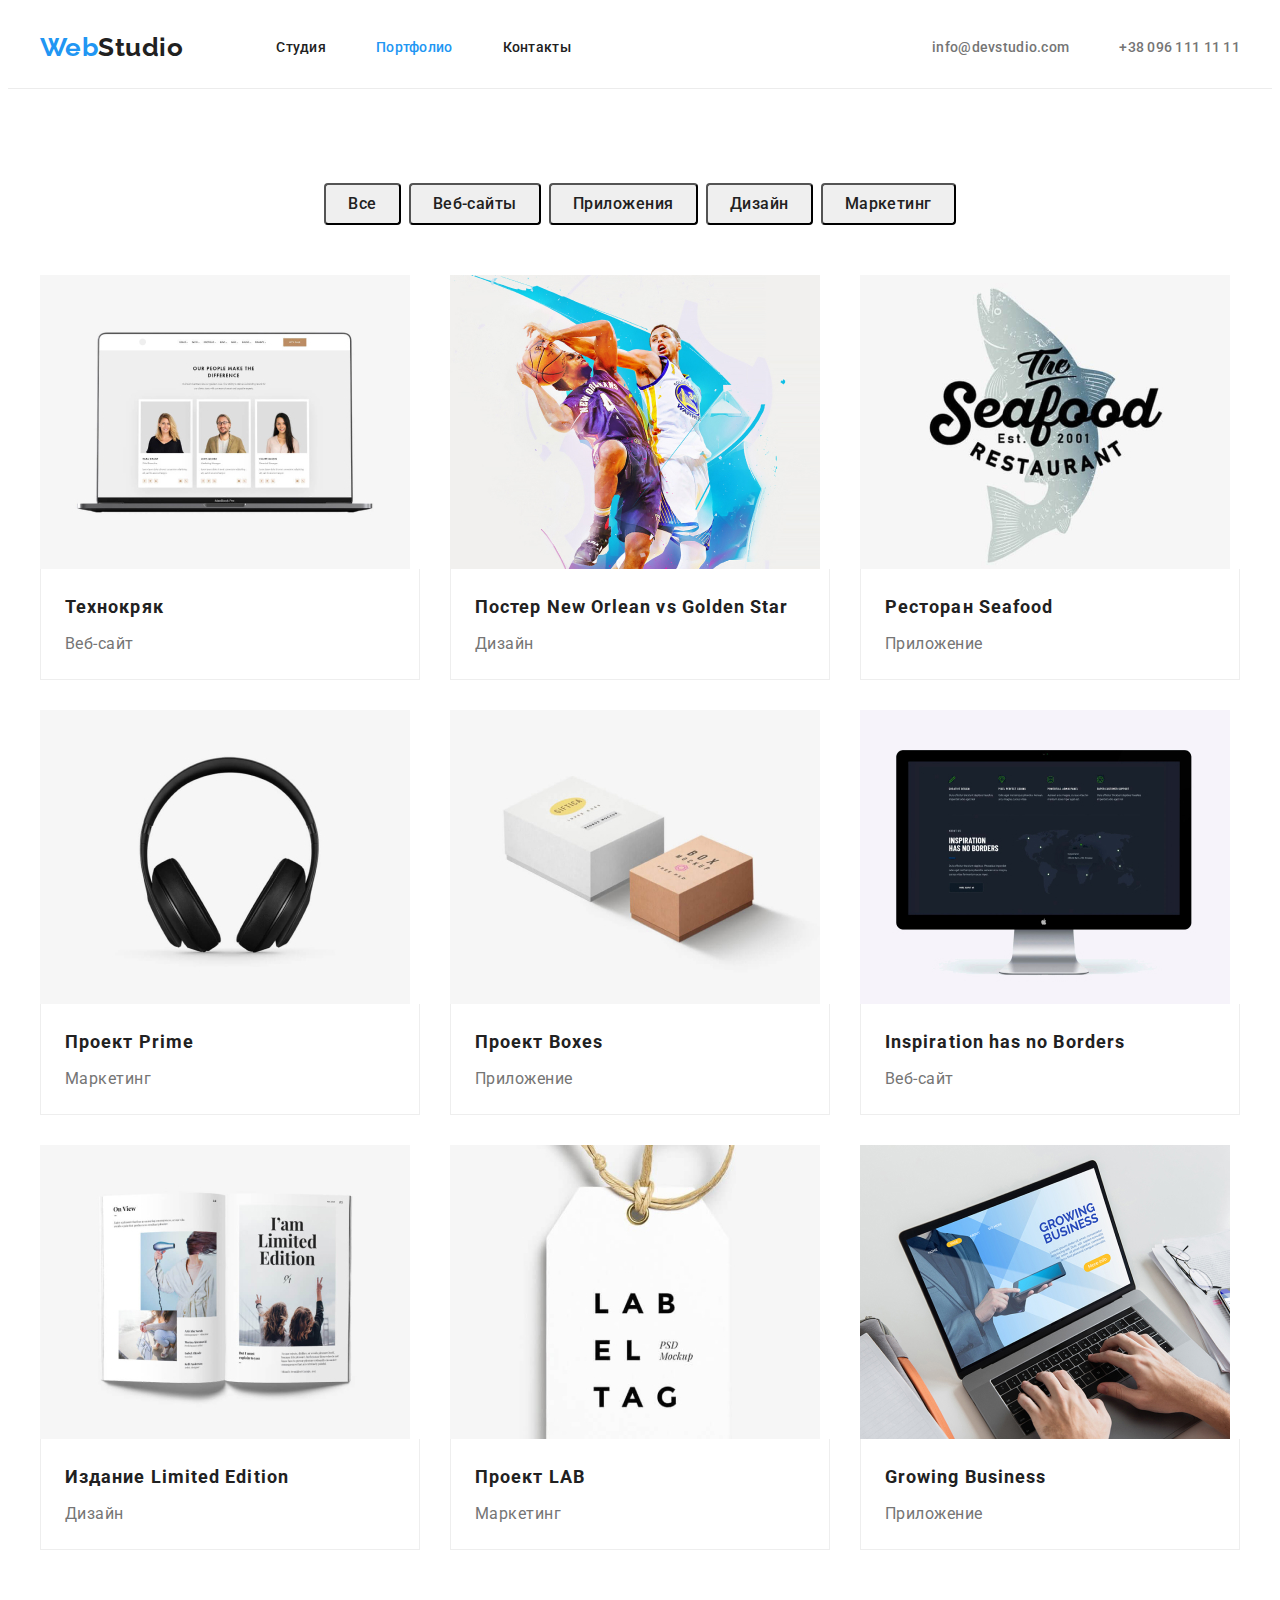
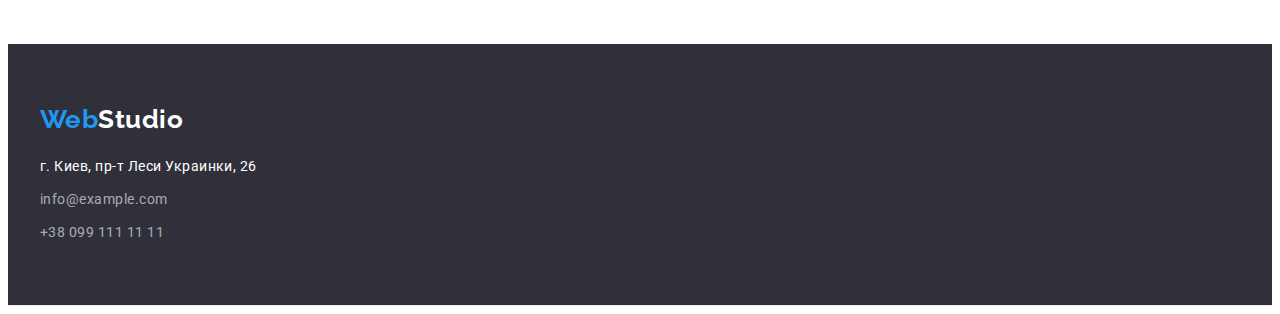
==== commit a4e03175: "cards portfolio margin" ====
--- a/portfolio.html
+++ b/portfolio.html
@@ -54,7 +54,6 @@
       </header>
 
     <main>
-      <hr class="line">
       <h1 class="section-title" hidden>Portfolio</h1>
 
       <section class="section portfolio">
--- a/css/portfolio.css
+++ b/css/portfolio.css
@@ -1,12 +1,5 @@
-/* .page-header {
+.page-header {
 	border-bottom: 1px solid #ececec;
-} */
-.line {
-	margin-top: 0;
-	margin-bottom: 0;
-
-	width: 1600px;
-	border: 1px solid #ececec;
 }
 .portfolio {
 	padding-top: 94px;
@@ -57,15 +50,19 @@
 .projects-list {
 	display: flex;
 	flex-wrap: wrap;
-	margin: -15px;
 }
 .card-item {
-	/* flex-basis: calc((100% - 2 * 30px) / 3); */
+	flex-basis: calc((100% - 2 * 30px) / 3);
+	margin-right: 30px;
+	margin-bottom: 30px;
+
 	box-sizing: border-box;
-	margin: 15px;
-
-	/* width: 370px;
-	height: 404px; */
+}
+.card-item:nth-child(3n) {
+	margin-right: 0;
+}
+.card-item:nth-last-child(-n + 3) {
+	margin-bottom: 0;
 }
 .card-image {
 	display: block;
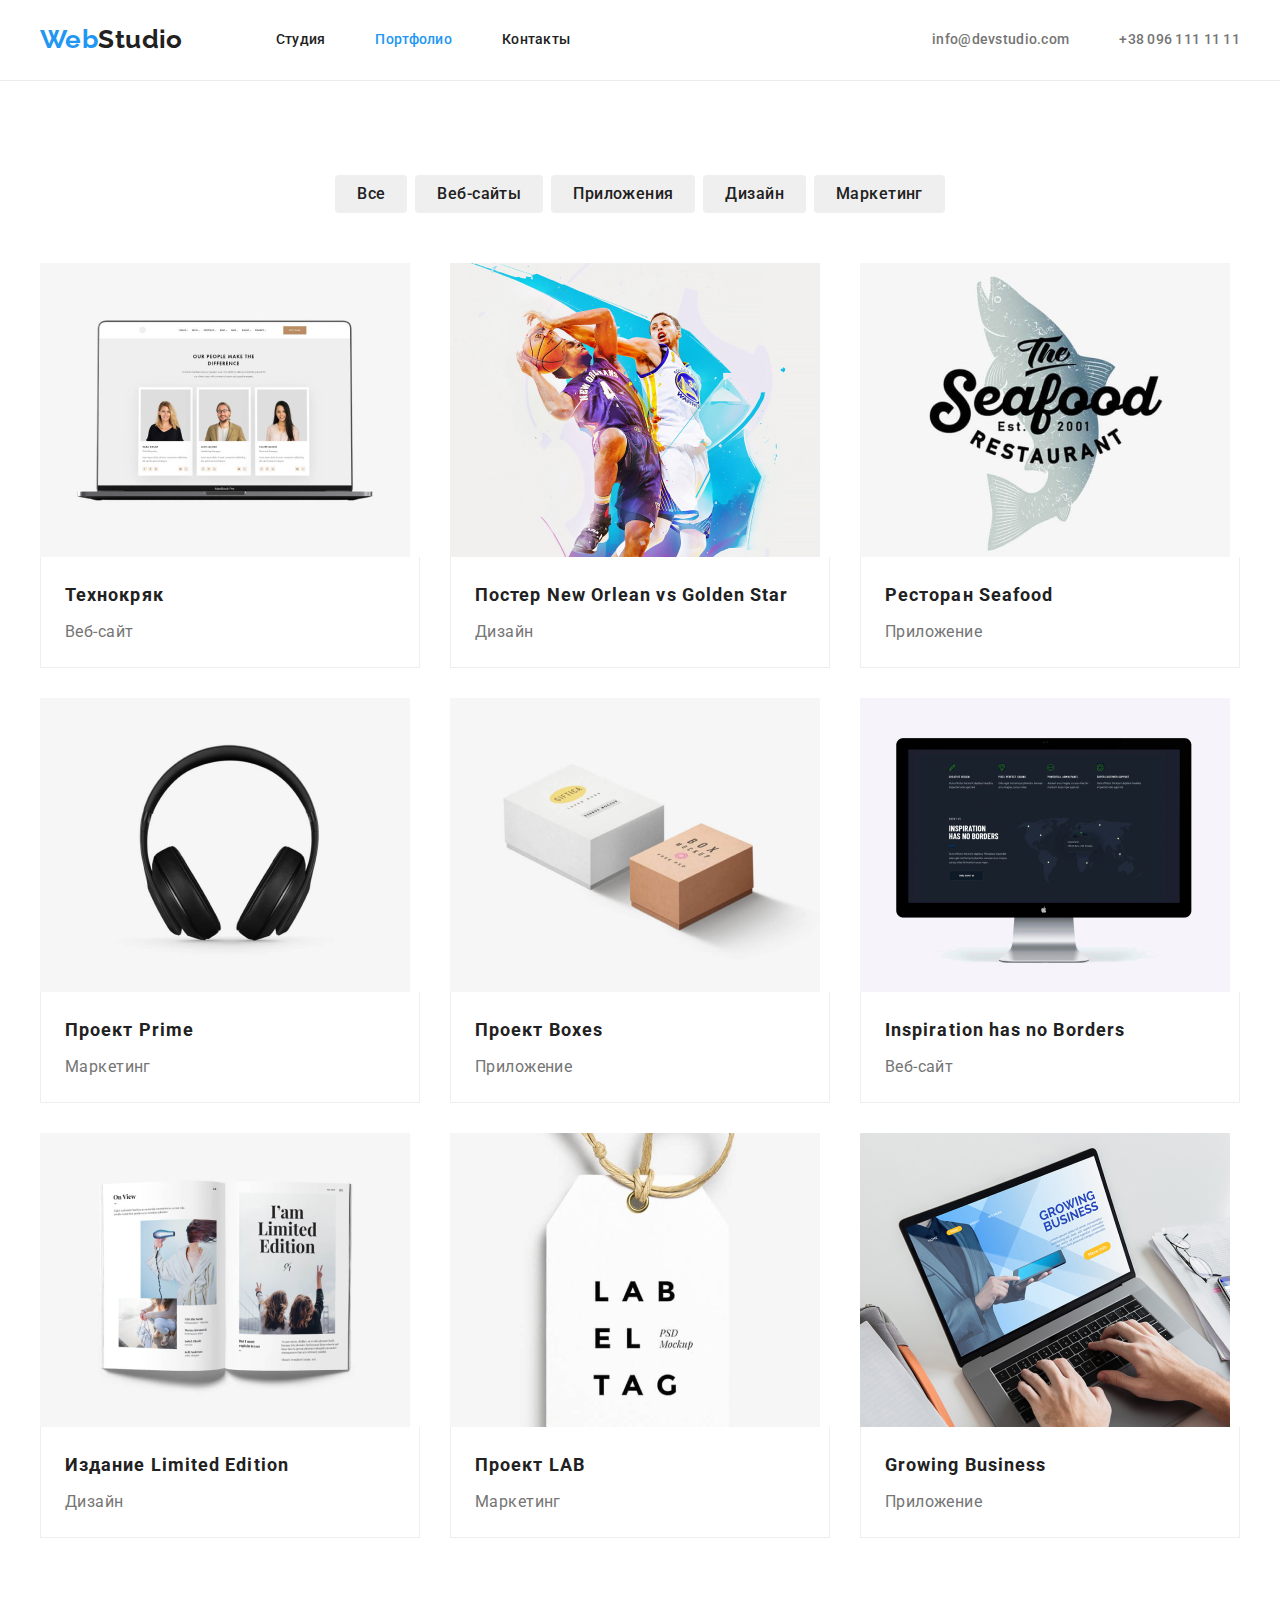
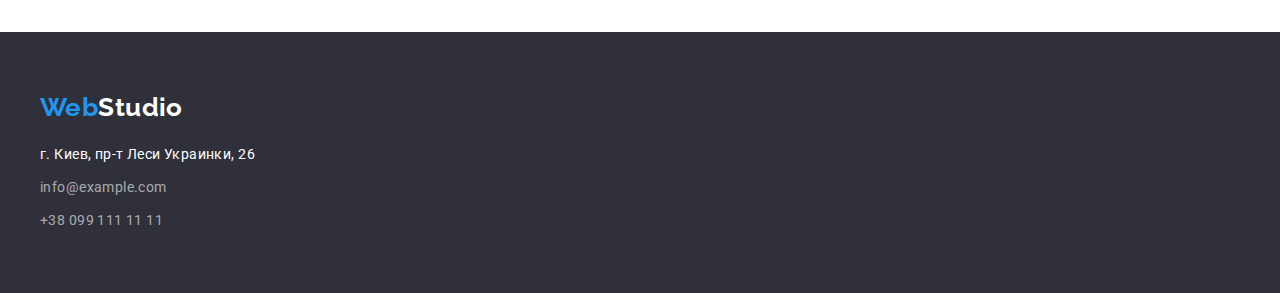
==== commit 2aea6cd7: "Редактирование отступов" ====
--- a/portfolio.html
+++ b/portfolio.html
@@ -15,7 +15,7 @@
     <link rel="stylesheet" href="./css/portfolio.css" />
   </head>
 
-  <body class="page-header">
+  <body class="page">
 
     <!-- Шапка сайта -->
     <header class="page-header">
@@ -40,7 +40,7 @@
           </ul>
         </nav>
 
-      <address>
+      <address class="address">
         <ul class="site-contacts list">
           <li class="item">
             <a class="contact" href="mailto:info@devstudio.com">
@@ -230,21 +230,24 @@
     <!-- Футер-->
     <footer class="footer">
       <div class="container">
-        <div class="footer-block ">
+        
           <!-- Logo-footer -->
           <a href="" class="logo logo-footer">
             <span class="accent-web">Web</span>Studio
           </a>
       
-          <address class="footer-address">
+          <address class="address">
             <ul class="list-footer">
               <li class="footer-item">
-                <a href="https://goo.gl/maps/Jzkq81QmXv9pryJU8" target="_blank" class="full-white">
+                <a href="https://goo.gl/maps/Jzkq81QmXv9pryJU8" 
+                target="_blank" 
+                class="full-white">
                   г. Киев, пр-т Леси Украинки, 26
                 </a>
               </li>
               <li class="footer-item">
-                <a href="mailto:info@example.com" class="part-white">
+                <a href="mailto:info@example.com" 
+                class="part-white">
                   info@example.com
                 </a>
               </li>
@@ -256,7 +259,7 @@
             </ul>
           </address>
         </div>
-      </div>
+      
     </footer>
   </body>
 </html>
--- a/css/common.css
+++ b/css/common.css
@@ -1,3 +1,75 @@
+* {
+	padding: 0;
+	margin: 0;
+	border: 0;
+}
+/* *,
+*:before,
+*:after {
+	box-sizing: border-box;
+} */
+:focus,
+:active {
+	outline: none;
+}
+a:focus,
+a:active {
+	outline: none;
+}
+nav,
+footer,
+header,
+aside {
+	display: block;
+}
+html,
+body {
+	height: 100%;
+	width: 100%;
+	font-size: 100%;
+	line-height: 1;
+	font-size: 14px;
+	-ms-text-size-adjust: 100%;
+	-moz-text-size-adjust: 100%;
+	-webkit-text-size-adjust: 100%;
+}
+input,
+button,
+textarea {
+	font-family: inherit;
+}
+input::-ms-clear {
+	display: none;
+}
+button {
+	cursor: pointer;
+}
+button::-moz-focus-inner {
+	padding: 0;
+	border: 0;
+}
+a,
+a:visited,
+a:hover {
+	text-decoration: none;
+}
+ul,
+li {
+	list-style: none;
+}
+img {
+	vertical-align: top;
+}
+h1,
+h2,
+h3,
+h4,
+h5,
+h6 {
+	font-size: inherit;
+	font-weight: 400;
+}
+
 /* Цвет основного текста #212121 */
 /* Вторичный цвет текста #757575 */
 /* Акцент #2196F3 */
@@ -21,16 +93,8 @@
 	font-family: Roboto, sans-serif;
 	letter-spacing: 0.03em;
 }
-/* Утилиты */
-ul {
-	list-style: none;
-	padding: 0;
-	margin: 0;
-}
-a {
-	text-decoration: none;
-}
-address {
+
+.address {
 	font-style: normal;
 }
 
@@ -118,21 +182,20 @@
 
 /* Footer */
 .footer {
-	background-color: #2f303a;
-}
-.footer-block {
 	padding-top: 60px;
 	padding-bottom: 60px;
-	width: 270px;
-	margin-right: auto;
-}
+
+	background-color: #2f303a;
+}
+
 .logo-footer {
+	display: block;
+	margin-bottom: 20px;
+
 	color: var(--primary-white-color);
 	font-style: normal;
 }
-.footer-address {
-	margin-top: 20px;
-}
+
 .list-footer {
 	font-weight: 400;
 	font-size: 14px;
--- a/css/portfolio.css
+++ b/css/portfolio.css
@@ -12,7 +12,7 @@
 
 /* Filters */
 .filters-block {
-	flex-basis: calc((100% - 4 * 8px) / 5);
+	flex-basis: calc((100% - 32px) / 5);
 }
 .filters-list {
 	margin-bottom: 50px;
@@ -23,6 +23,8 @@
 	margin-left: 8px;
 }
 .knob {
+	border: none;
+
 	padding-top: 6px;
 	padding-bottom: 6px;
 	padding-left: 22px;
@@ -52,7 +54,7 @@
 	flex-wrap: wrap;
 }
 .card-item {
-	flex-basis: calc((100% - 2 * 30px) / 3);
+	flex-basis: calc((100% - 60px) / 3);
 	margin-right: 30px;
 	margin-bottom: 30px;
 
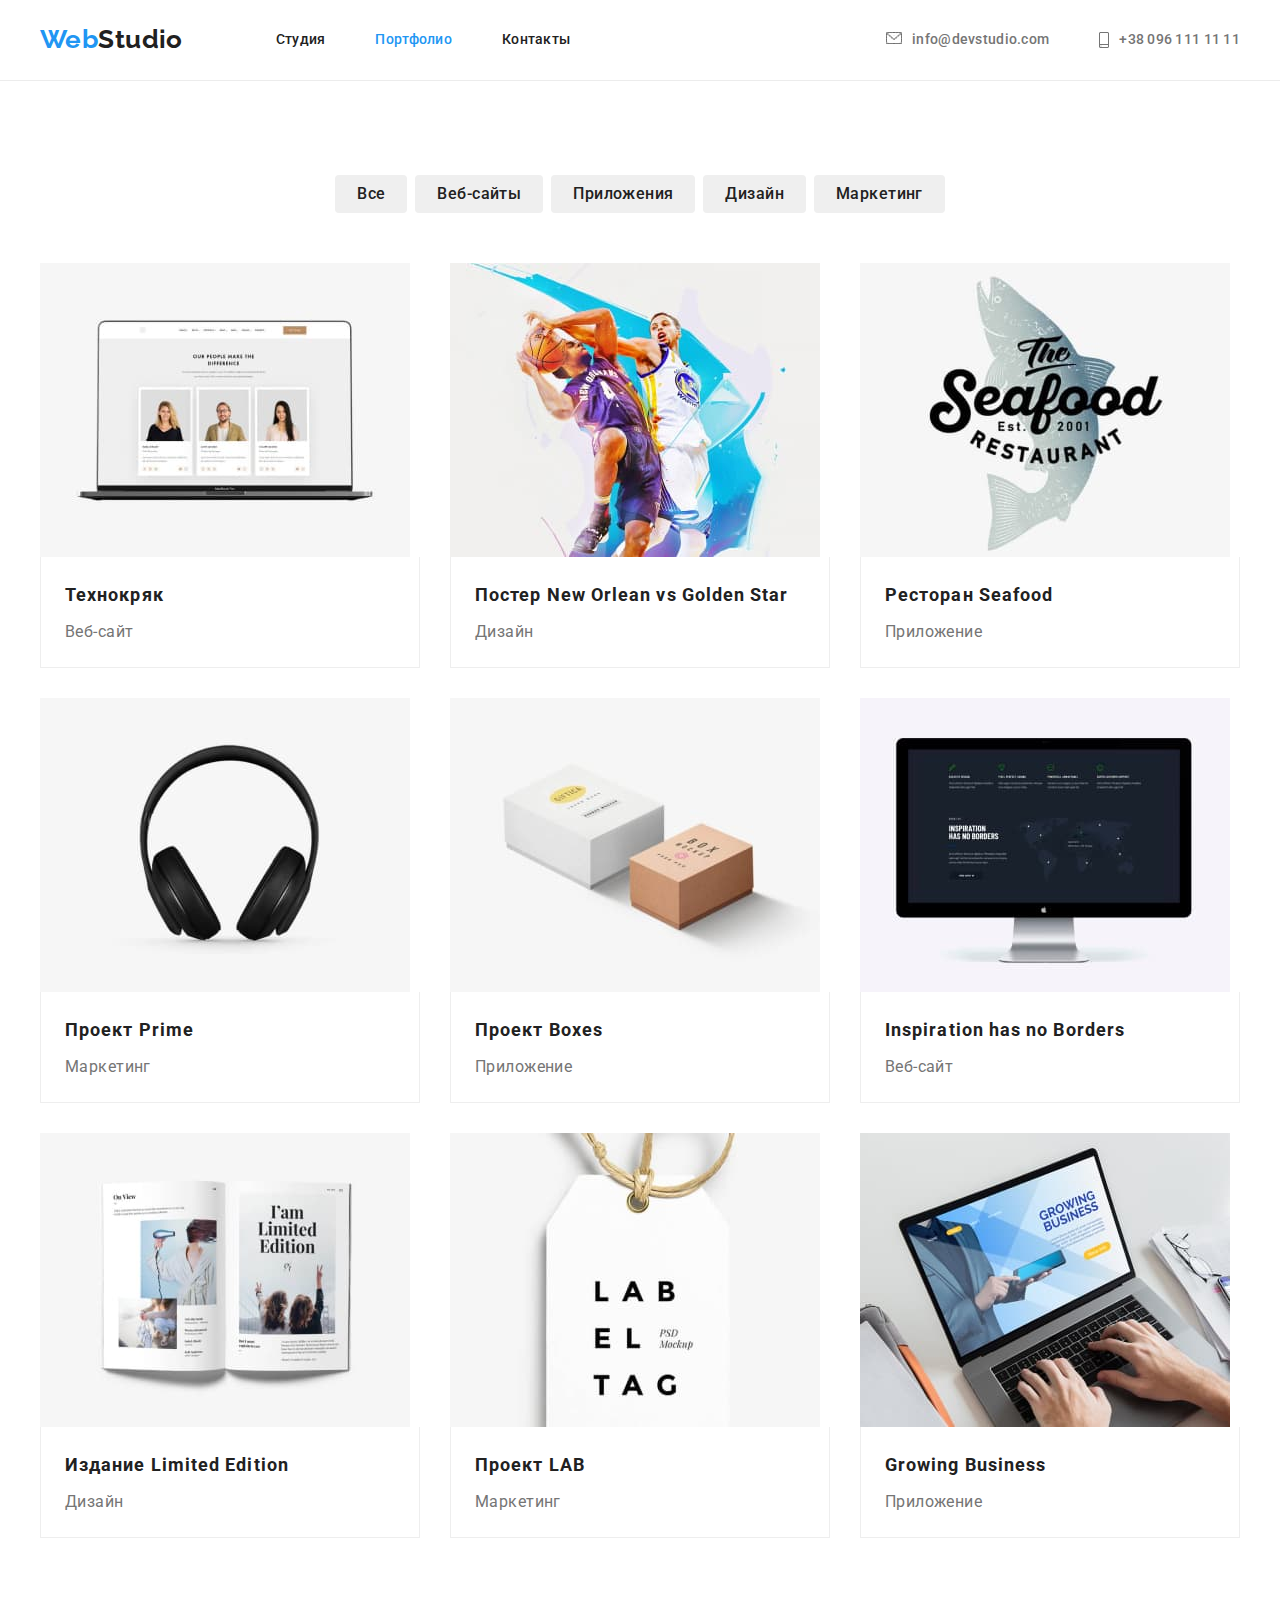
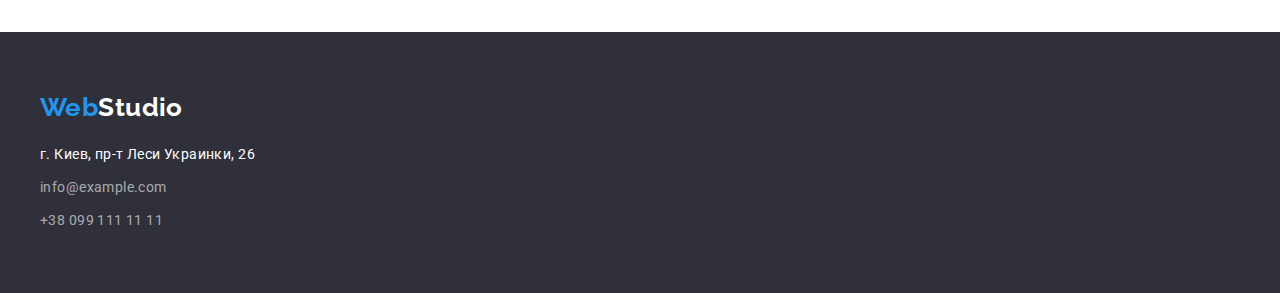
==== commit cc36a292: "icon, background-color" ====
--- a/portfolio.html
+++ b/portfolio.html
@@ -43,10 +43,10 @@
       <address class="address">
         <ul class="site-contacts list">
           <li class="item">
-            <a class="contact" href="mailto:info@devstudio.com">
+            <a class="contact mail" href="mailto:info@devstudio.com">
               info@devstudio.com</a></li>
           <li class="item">
-            <a class="contact" href="tel:+380961111111" >
+            <a class="contact tell" href="tel:+380961111111" >
               +38 096 111 11 11</a></li>
         </ul>
       </address>
--- a/css/common.css
+++ b/css/common.css
@@ -57,18 +57,9 @@
 li {
 	list-style: none;
 }
-img {
+/* img {
 	vertical-align: top;
-}
-h1,
-h2,
-h3,
-h4,
-h5,
-h6 {
-	font-size: inherit;
-	font-weight: 400;
-}
+} */
 
 /* Цвет основного текста #212121 */
 /* Вторичный цвет текста #757575 */
@@ -167,11 +158,30 @@
 	margin-left: 50px;
 }
 .site-contacts .contact {
-	display: block;
+	display: flex;
 	padding-top: 32px;
 	padding-bottom: 32px;
 
 	color: var(--primary-text-color);
+}
+
+.mail::before {
+	content: "";
+	width: 16px;
+	height: 12px;
+	margin-right: 10px;
+
+	background-image: url(../images/hw4/envelope.jpg);
+	background-size: contain;
+}
+.tell::before {
+	content: "";
+	width: 10px;
+	height: 16px;
+	margin-right: 10px;
+
+	background-image: url(../images/hw4/smartphone.jpg);
+	background-size: contain;
 }
 .site-nav .link:hover,
 .site-nav .link:focus,
